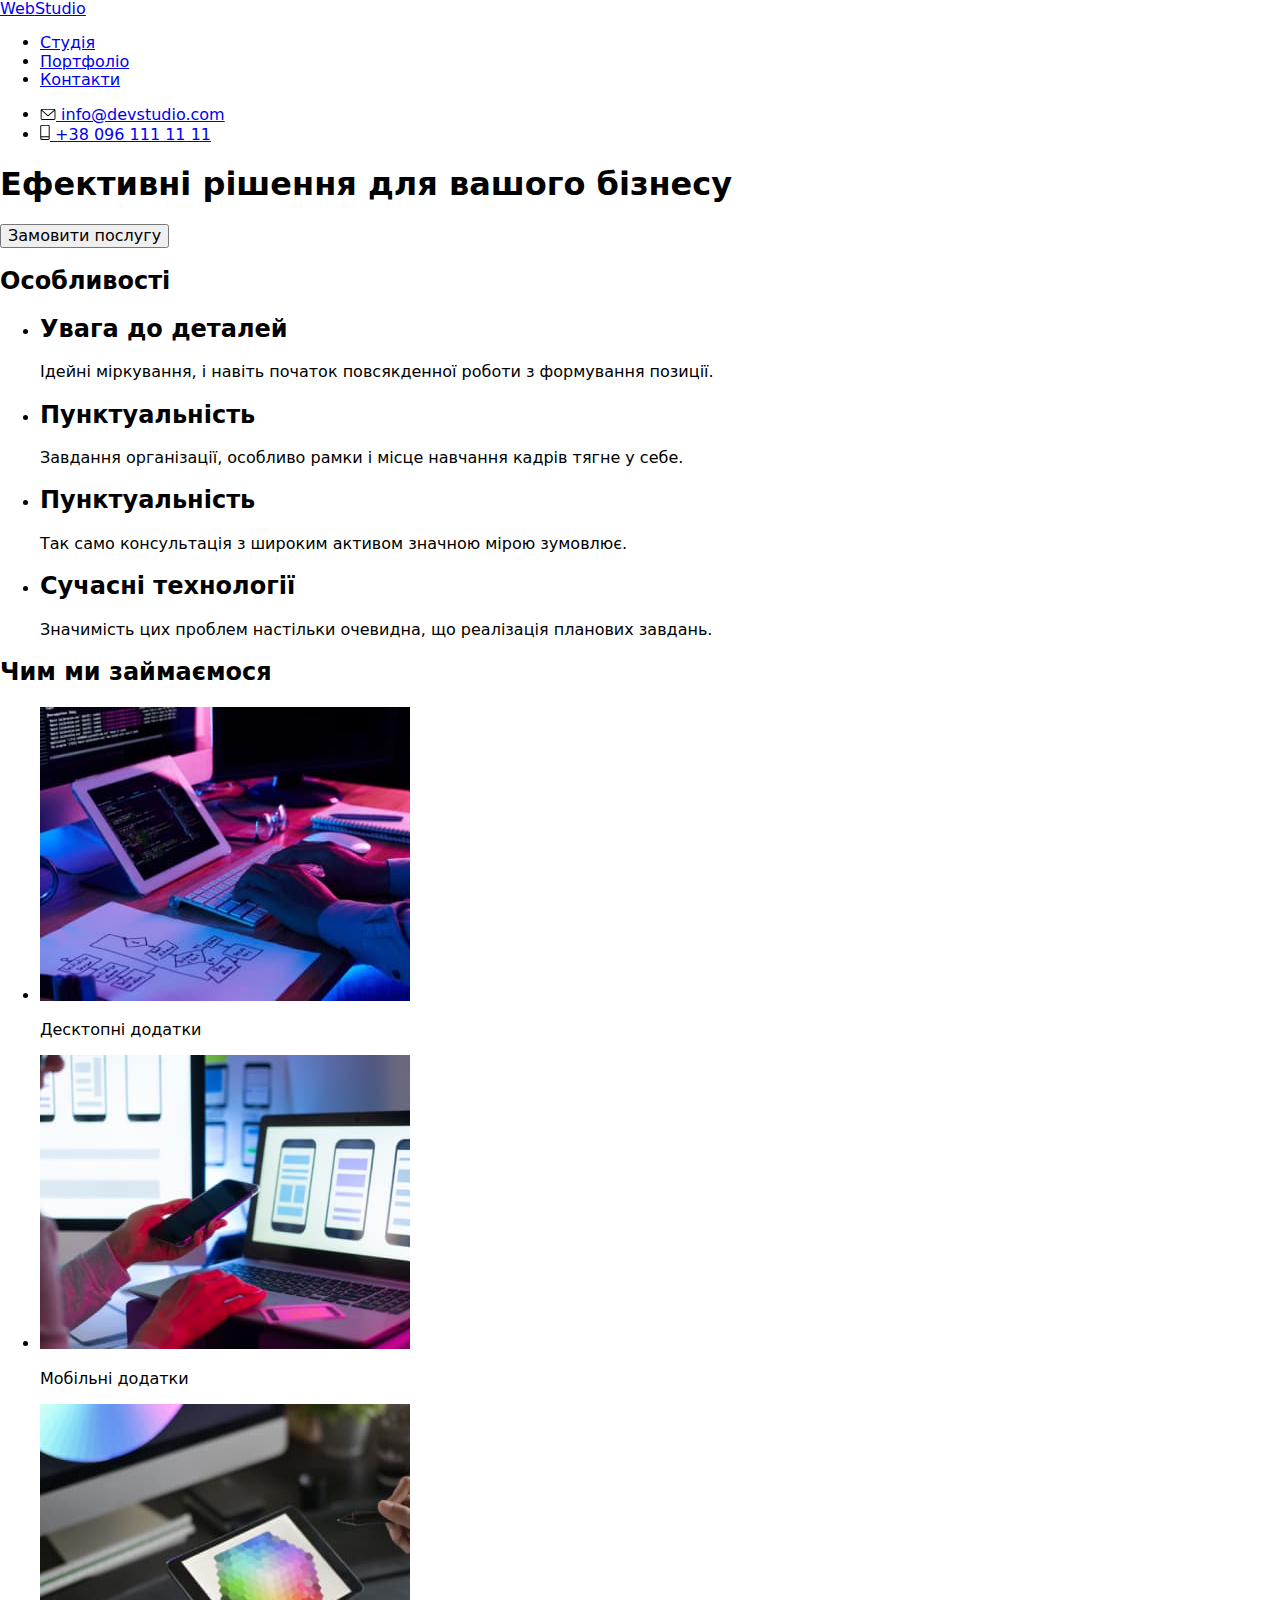
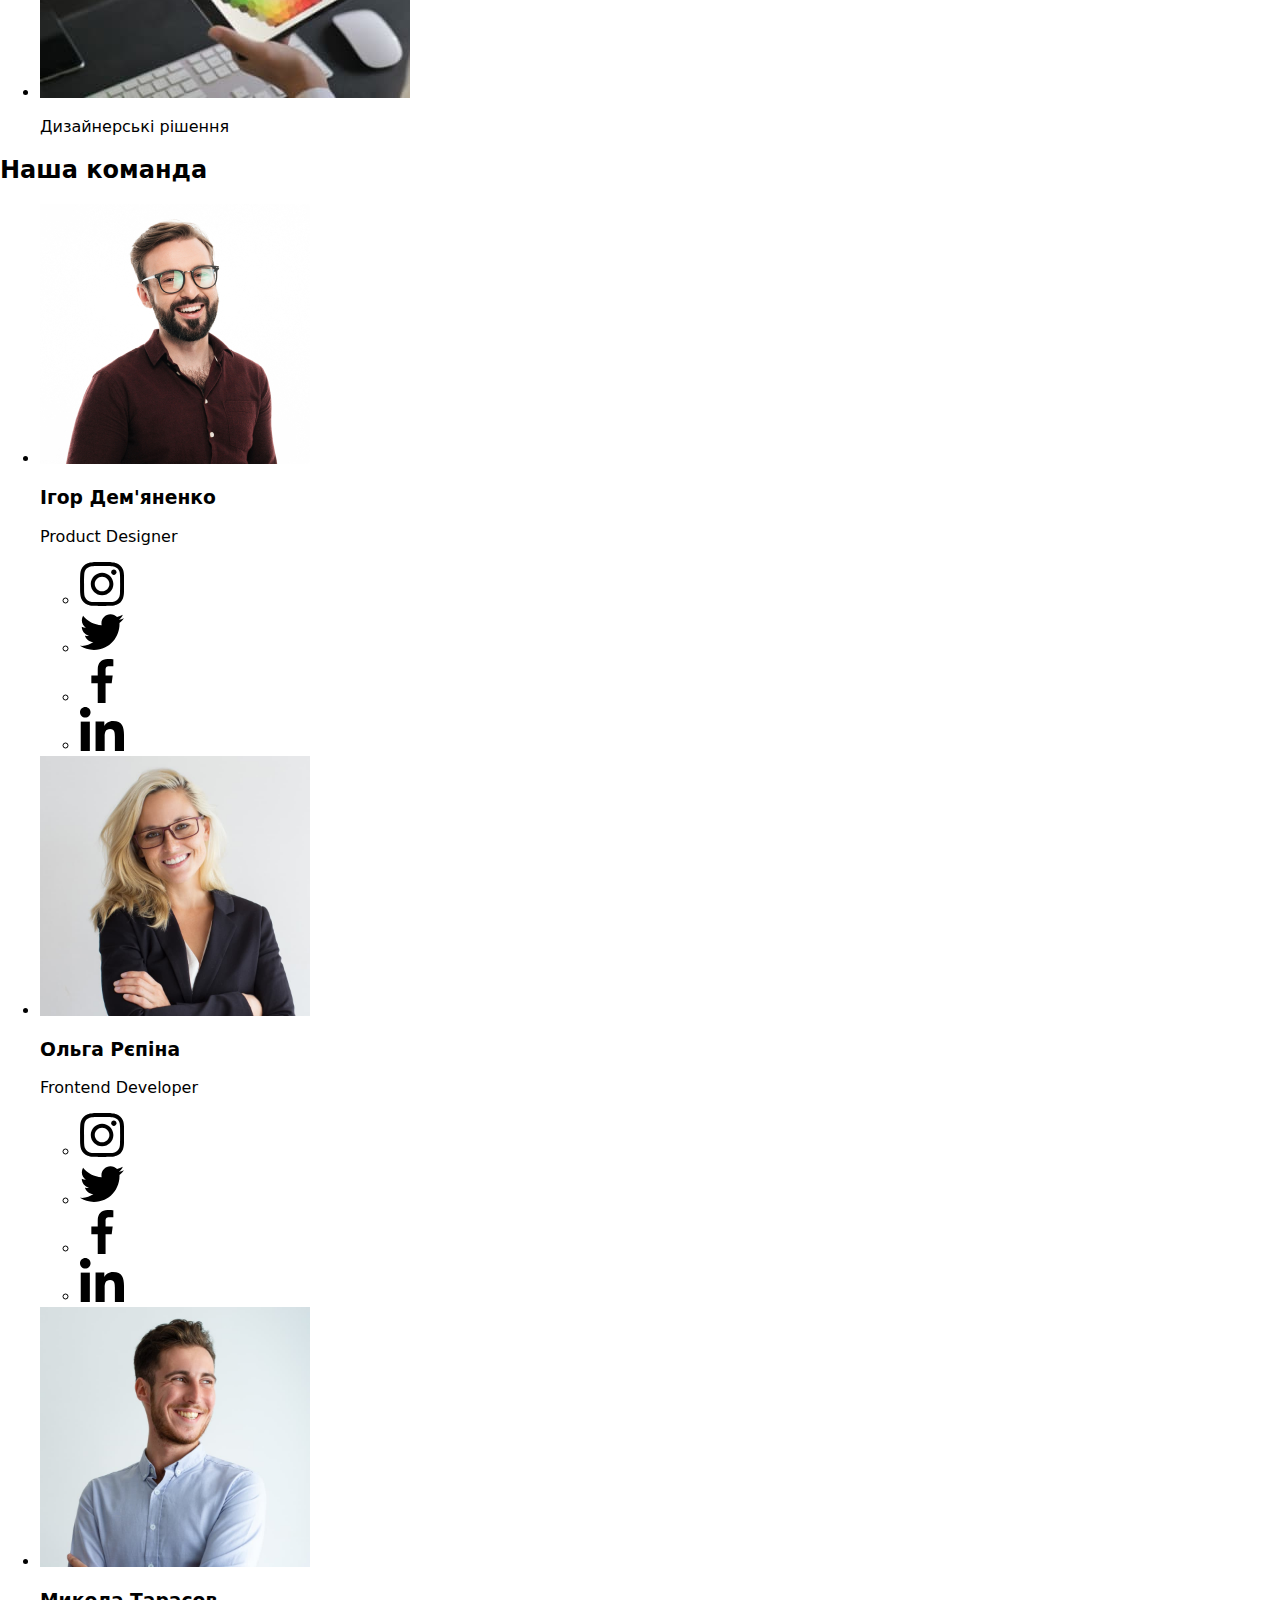
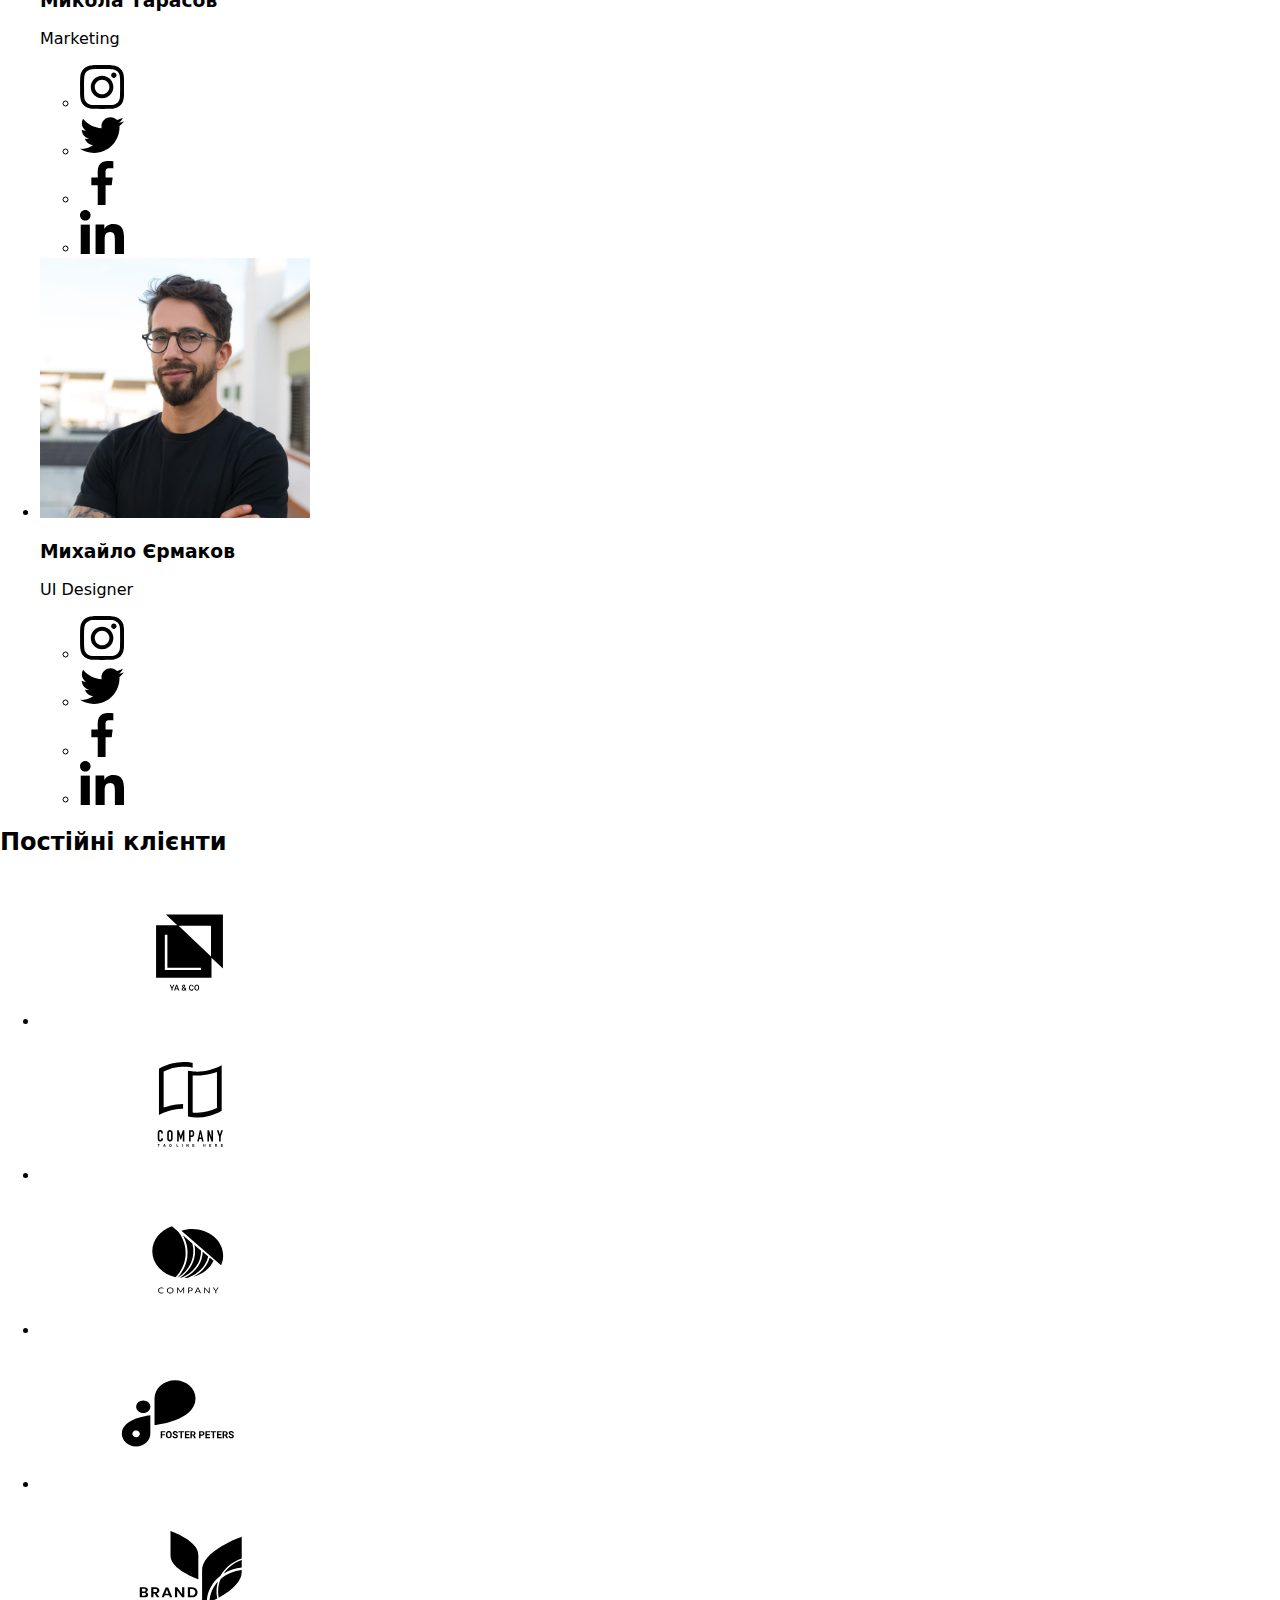
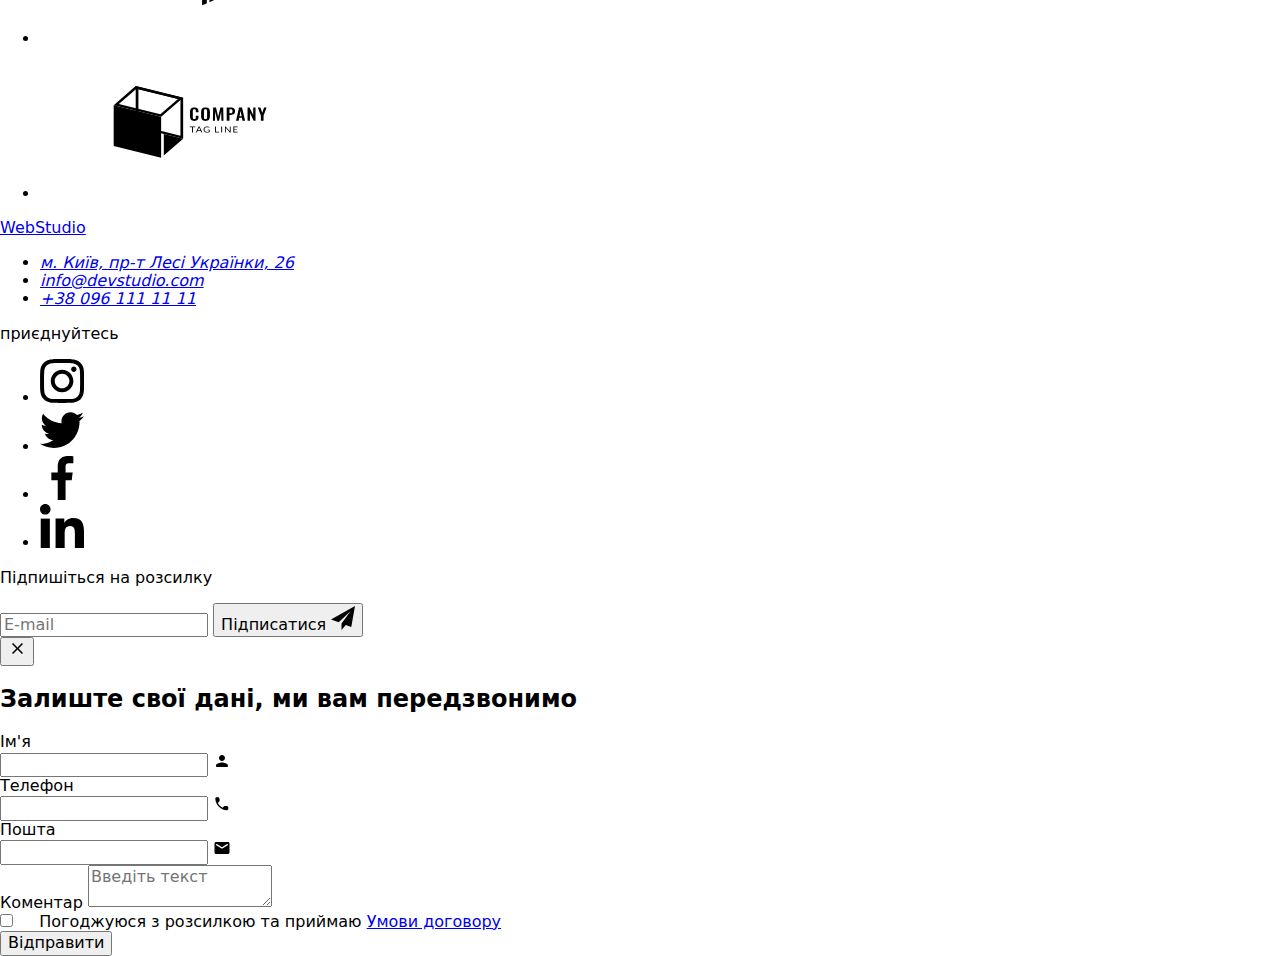
==== indexx.html @ c48b084e "add index bem" ====
<!DOCTYPE html>
<html lang="uk">
  <head>
    <meta charset="UTF-8" />
    <meta http-equiv="X-UA-Compatible" content="IE=edge" />
    <meta name="viewport" content="width=device-width, initial-scale=1.0" />
    <title>WebStudio</title>
    <link
      rel="stylesheet"
      href="https://cdnjs.cloudflare.com/ajax/libs/modern-normalize/1.1.0/modern-normalize.min.css"
    />
  </head>
  <body>
    <!-- Header -->
    <header class="page-header">
      <div class="containet">
        <nav class="header-nav">
          <a class="logo" href="/">
            Web<span class="logo logo--dark">Studio</span>
          </a>
          <ul class="header-nav__list list">
            <li class="header-nav__item item">
              <a href="#" class="nav__link">Студія</a>
            </li>
            <li class="header-nav__item item">
              <a href="#" class="nav__link">Портфоліо</a>
            </li>
            <li class="header-nav__item item">
              <a href="#" class="nav__link">Контакти</a>
            </li>
          </ul>
        </nav>
        <ul class="header-contact list">
          <li class="header-contact__item item">
            <a href="info@devstudio.com" class="header-contact__link"
              ><svg class="header-contact__icon" width="16" height="12">
                <use href="./images/icons/icons.svg#envelope"></use>
              </svg>
              info@devstudio.com</a
            >
          </li>
          <li class="header-contact__item item">
            <a href="+38 096 111 11 11" class="header-contact__link"
              ><svg class="header-contact__icon" width="10" height="16">
                <use href="./images/icons/icons.svg#smartphone"></use>
              </svg>
              +38 096 111 11 11</a
            >
          </li>
        </ul>
      </div>
    </header>
    <!-- Main -->
    <main class="page-main">
      <!-- Hero section -->
      <section class="hero-section">
        <div class="container">
          <h1 class="hero-section__title">
            Ефективні рішення для вашого бізнесу
          </h1>
          <button class="button" type="button">Замовити послугу</button>
        </div>
      </section>
      <!-- Features section -->
      <section class="features-section">
        <div class="container">
          <h2 class="features-section__title">Особливості</h2>
          <ul class="features-list">
            <li class="features-list__item">
              <h2 class="features-list__title">Увага до деталей</h2>
              <p class="features-list__text">
                Ідейні міркування, і навіть початок повсякденної роботи з
                формування позиції.
              </p>
            </li>
            <li class="features-list__item">
              <h2 class="features-list__title">Пунктуальність</h2>
              <p class="features-list__text">
                Завдання організації, особливо рамки і місце навчання кадрів
                тягне у себе.
              </p>
            </li>
            <li class="features-list__item">
              <h2 class="features-list__title">Пунктуальність</h2>
              <p class="features-list__text">
                Так само консультація з широким активом значною мірою зумовлює.
              </p>
            </li>
            <li class="features-list__item">
              <h2 class="features-list__title">Сучасні технології</h2>
              <p class="features-list__text">
                Значимість цих проблем настільки очевидна, що реалізація
                планових завдань.
              </p>
            </li>
          </ul>
        </div>
      </section>
      <!-- Examples section -->
      <section class="examples-section">
        <div class="container">
          <h2 class="examples-section__title">Чим ми займаємося</h2>
          <ul class="list examples-list">
            <li class="examples-list__item item">
              <img
                src="./images/work1.jpg"
                alt="Приклад робіт"
                width="370"
                height="294"
              />
              <div class="examples-list__desc">
                <p class="examples-list__text">Десктопні додатки</p>
              </div>
            </li>
            <li class="examples-list__item item">
              <img
                src="./images/work2.jpg"
                alt="Приклад робіт"
                width="370"
                height="294"
              />
              <div class="examples-list__desc">
                <p class="examples-list__text">Мобільні додатки</p>
              </div>
            </li>
            <li class="examples-list__item item">
              <img
                src="./images/work3.jpg"
                alt="Приклад робіт"
                width="370"
                height="294"
              />
              <div class="examples-list__desc">
                <p class="examples-list__text">Дизайнерські рішення</p>
              </div>
            </li>
          </ul>
        </div>
      </section>
      <!-- Team section -->
      <section class="team-section">
        <div class="conteiner">
          <h2 class="team-section__title">Наша команда</h2>
          <ul class="list team-list">
            <li class="team-list__item item">
              <img
                src="./images/team1.jpg"
                alt="Продакт дизайнер"
                width="270"
              />
              <div class="team-list__desc">
                <h3 class="team-list__subtitle">Ігор Дем'яненко</h3>
                <p class="team-list__text">Product Designer</p>
                <ul class="list social-list">
                  <li class="social-list__item">
                    <a href="#" class="social-list__link">
                      <svg
                        class="social-list__icon"
                        aria-label="instagram"
                        width="44"
                        height="44"
                      >
                        <use href="./images/icon/icons.svg#instagram"></use>
                      </svg>
                    </a>
                  </li>
                  <li class="social-list__item">
                    <a href="#" class="social-list__link">
                      <svg
                        class="social-list__icon"
                        aria-label="twitter"
                        width="44"
                        height="44"
                      >
                        <use href="./images/icon/icons.svg#twitter"></use>
                      </svg>
                    </a>
                  </li>
                  <li class="social-list__item">
                    <a href="#" class="social-list__link">
                      <svg
                        class="social-list__icon"
                        aria-label="facebook"
                        width="44"
                        height="44"
                      >
                        <use href="./images/icon/icons.svg#facebook"></use>
                      </svg>
                    </a>
                  </li>
                  <li class="social-list__item">
                    <a href="#" class="social-list__link">
                      <svg
                        class="social-list__icon"
                        aria-label="linkedin"
                        width="44"
                        height="44"
                      >
                        <use href="./images/icon/icons.svg#linkedin"></use>
                      </svg>
                    </a>
                  </li>
                </ul>
              </div>
            </li>
            <li class="team-list__item">
              <img
                src="./images/team2.jpg"
                alt="Фронтенд розробник"
                width="270"
              />
              <div class="team-list__desc">
                <h3 class="team-list__subtitle">Ольга Рєпіна</h3>
                <p class="team-list__text">Frontend Developer</p>
                <ul class="list social-list">
                  <li class="social-list__item">
                    <a href="#" class="social-list__link">
                      <svg
                        class="social-list__icon"
                        aria-label="instagram"
                        width="44"
                        height="44"
                      >
                        <use href="./images/icon/icons.svg#instagram"></use>
                      </svg>
                    </a>
                  </li>
                  <li class="social-list__item">
                    <a href="#" class="social-list__link">
                      <svg
                        class="social-list__icon"
                        aria-label="twitter"
                        width="44"
                        height="44"
                      >
                        <use href="./images/icon/icons.svg#twitter"></use>
                      </svg>
                    </a>
                  </li>
                  <li class="social-list__item">
                    <a href="#" class="social-list__link">
                      <svg
                        class="social-list__icon"
                        aria-label="facebook"
                        width="44"
                        height="44"
                      >
                        <use href="./images/icon/icons.svg#facebook"></use>
                      </svg>
                    </a>
                  </li>
                  <li class="social-list__item">
                    <a href="#" class="social-list__link">
                      <svg
                        class="social-list__icon"
                        aria-label="linkedin"
                        width="44"
                        height="44"
                      >
                        <use href="./images/icon/icons.svg#linkedin"></use>
                      </svg>
                    </a>
                  </li>
                </ul>
              </div>
            </li>
            <li class="team-list__item">
              <img src="./images/team3.jpg" alt="Маркетинг" width="270" />
              <div class="team-list__desc">
                <h3 class="team-list__subtitle">Микола Тарасов</h3>
                <p class="team-list__text">Marketing</p>
                <ul class="list social-list">
                  <li class="social-list__item">
                    <a href="#" class="social-list__link">
                      <svg
                        class="social-list__icon"
                        aria-label="instagram"
                        width="44"
                        height="44"
                      >
                        <use href="./images/icon/icons.svg#instagram"></use>
                      </svg>
                    </a>
                  </li>
                  <li class="social-list__item">
                    <a href="#" class="social-list__link">
                      <svg
                        class="social-list__icon"
                        aria-label="twitter"
                        width="44"
                        height="44"
                      >
                        <use href="./images/icon/icons.svg#twitter"></use>
                      </svg>
                    </a>
                  </li>
                  <li class="social-list__item">
                    <a href="#" class="social-list__link">
                      <svg
                        class="social-list__icon"
                        aria-label="facebook"
                        width="44"
                        height="44"
                      >
                        <use href="./images/icon/icons.svg#facebook"></use>
                      </svg>
                    </a>
                  </li>
                  <li class="social-list__item">
                    <a href="#" class="social-list__link">
                      <svg
                        class="social-list__icon"
                        aria-label="linkedin"
                        width="44"
                        height="44"
                      >
                        <use href="./images/icon/icons.svg#linkedin"></use>
                      </svg>
                    </a>
                  </li>
                </ul>
              </div>
            </li>
            <li class="team-list__item item">
              <img src="./images/team4.jpg" alt="Дизайнер" width="270" />
              <div class="team-list__desc">
                <h3 class="team-list__subtitle">Михайло Єрмаков</h3>
                <p class="team-list__text">UI Designer</p>
                <ul class="list social-list">
                  <li class="social-list__item">
                    <a href="#" class="social-list__link">
                      <svg
                        class="social-list__icon"
                        aria-label="instagram"
                        width="44"
                        height="44"
                      >
                        <use href="./images/icon/icons.svg#instagram"></use>
                      </svg>
                    </a>
                  </li>
                  <li class="social-list__item">
                    <a href="#" class="social-list__link">
                      <svg
                        class="social-list__icon"
                        aria-label="twitter"
                        width="44"
                        height="44"
                      >
                        <use href="./images/icon/icons.svg#twitter"></use>
                      </svg>
                    </a>
                  </li>
                  <li class="social-list__item">
                    <a href="#" class="social-list__link">
                      <svg
                        class="social-list__icon"
                        aria-label="facebook"
                        width="44"
                        height="44"
                      >
                        <use href="./images/icon/icons.svg#facebook"></use>
                      </svg>
                    </a>
                  </li>
                  <li class="social-list__item">
                    <a href="#" class="social-list__link">
                      <svg
                        class="social-list__icon"
                        aria-label="linkedin"
                        width="44"
                        height="44"
                      >
                        <use href="./images/icon/icons.svg#linkedin"></use>
                      </svg>
                    </a>
                  </li>
                </ul>
              </div>
            </li>
          </ul>
        </div>
      </section>
      <!-- Clients section -->
      <section class="clients-section">
        <div class="conteiner">
          <h2 class="clients-section__title">Постійні клієнти</h2>
          <ul class="list clients-list">
            <li class="clients-list__item">
              <a href="#" class="clients-list__link">
                <svg class="clients-list__icon">
                  <use href="./images/icon/icons.svg#client1"></use>
                </svg>
              </a>
            </li>
            <li class="clients-list__item">
              <a href="#" class="clients-list__link">
                <svg class="clients-list__icon">
                  <use href="./images/icon/icons.svg#client2"></use>
                </svg>
              </a>
            </li>
            <li class="clients-list__item">
              <a href="#" class="clients-list__link">
                <svg class="clients-list__icon">
                  <use href="./images/icon/icons.svg#client3"></use>
                </svg>
              </a>
            </li>
            <li class="clients-list__item">
              <a href="#" class="clients-list__link">
                <svg class="clients-list__icon">
                  <use href="./images/icon/icons.svg#client4"></use>
                </svg>
              </a>
            </li>
            <li class="clients-list__item">
              <a href="#" class="clients-list__link">
                <svg class="clients-list__icon">
                  <use href="./images/icon/icons.svg#client5"></use>
                </svg>
              </a>
            </li>
            <li class="clients-list__item">
              <a href="#" class="clients-list__link">
                <svg class="clients-list__icon">
                  <use href="./images/icon/icons.svg#client6"></use>
                </svg>
              </a>
            </li>
          </ul>
        </div>
      </section>
    </main>
    <!-- Footer -->
    <footer class="page-footer">
      <div class="conteiner">
        <div class="address">
          <a class="logo" href="/"
            >Web<span class="logo logo--light">Studio</span></a
          >
          <address>
            <ul class="list address-list">
              <li class="address-list__item">
                <a
                  class="address-list__link"
                  href="https://goo.gl/maps/CPtrU1FHBa2aNyZL9"
                  target="_blank"
                  rel="noopener noreferrer nofollow"
                  >м. Київ, пр-т Лесі Українки, 26</a
                >
              </li>
              <li class="address-list__item item">
                <a
                  class="link address-list__link"
                  href="mailto:info@devstudio.com"
                  >info@devstudio.com</a
                >
              </li>
              <li class="address-list__item item">
                <a class="link address-link" href="tel:+380961111111"
                  >+38 096 111 11 11</a
                >
              </li>
            </ul>
          </address>
        </div>
        <div class="social-contact">
          <p class="social-contact__title">приєднуйтесь</p>
          <ul class="list social-list">
            <li class="social-list__item">
              <a class="social-list__link" href="#">
                <svg class="social-list__icon" width="44" height="44">
                  <use href="./images/icon/icons.svg#instagram"></use>
                </svg>
              </a>
            </li>
            <li class="social-list__item">
              <a class="social-list__link" href="#">
                <svg class="social-list__icon" width="44" height="44">
                  <use href="./images/icon/icons.svg#twitter"></use>
                </svg>
              </a>
            </li>
            <li class="social-list__item">
              <a class="social-list__link" href="#">
                <svg class="social-list__icon" width="44" height="44">
                  <use href="./images/icon/icons.svg#facebook"></use>
                </svg>
              </a>
            </li>
            <li class="social-list__item">
              <a class="social-list__link" href="#">
                <svg class="social-list__icon" width="44" height="44">
                  <use href="./images/icon/icons.svg#linkedin"></use>
                </svg>
              </a>
            </li>
          </ul>
        </div>
        <div class="subscribe">
          <p class="subscribe__text">Підпишіться на розсилку</p>
          <form
            class="subscribe-form"
            name="subscribe"
            autocomplete="off"
            novalidate
          >
            <label>
              <input
                class="subscribe-form__input"
                type="email"
                name="email"
                placeholder="E-mail"
              />
            </label>
            <button class="button subscribe-form__button" type="submit">
              Підписатися
              <svg class="subscribe-form__icon" width="24" height="24">
                <use href="./images/icon/icons.svg#icon-send"></use>
              </svg>
            </button>
          </form>
        </div>
      </div>
    </footer>
    <!-- Modal section -->
    <div class="backdrop is-hidden" data-modal>
      <div class="modal">
        <button class="modal-button-close" data-modal-close type="button">
          <svg width="18px" height="18px">
            <use href="./images/icon/icons.svg#close"></use>
          </svg>
        </button>
        <h2 class="modal__title">Залиште свої дані, ми вам передзвонимо</h2>
        <form name="contact-form" autocomplete="off" novalidate>
          <label class="form-label" for="user-name">Ім'я</label>
          <div class="contact-form-input">
            <input class="form-input" id="user-name" type="text" name="name" />
            <svg class="contact-form-icon" width="18" height="18">
              <use href="./images/icon/icons.svg#person"></use>
            </svg>
          </div>

          <label class="form-label" for="user-phone">Телефон</label>
          <div class="contact-form-input">
            <input class="form-input" id="user-phone" type="tel" name="phone" />
            <svg class="contact-form-icon" width="18" height="18">
              <use href="./images/icon/icons.svg#phone"></use>
            </svg>
          </div>

          <label class="form-label" for="user-email">Пошта</label>
          <div class="contact-form-input">
            <input
              class="form-input"
              id="user-email"
              type="email"
              name="mail"
            />
            <svg class="contact-form-icon" width="18" height="18">
              <use href="./images/icon/icons.svg#email"></use>
            </svg>
          </div>

          <div class="contact-form-textarea">
            <label class="form-label" for="user-comments">Коментар</label>
            <textarea
              class="form-textarea"
              id="user-comments"
              name="user-comments"
              placeholder="Введіть текст"
            ></textarea>
          </div>

          <div class="contact-form-checkbox">
            <label for="terms-checkbox">
              <input
                class="form-checkbox"
                id="terms-checkbox"
                type="checkbox"
                name="terms-checkbox"
              />
              <svg class="checkbox-icon" width="16" height="15">
                <use href="./images/icon/icons.svg#icon-check"></use>
              </svg>
              Погоджуюся з розсилкою та приймаю
              <a class="terms-link" href="#">Умови договору</a>
            </label>
          </div>
          <button class="form-button" type="submit">Відправити</button>
        </form>
      </div>
    </div>
    <script src="./js/modal.js"></script>
  </body>
</html>
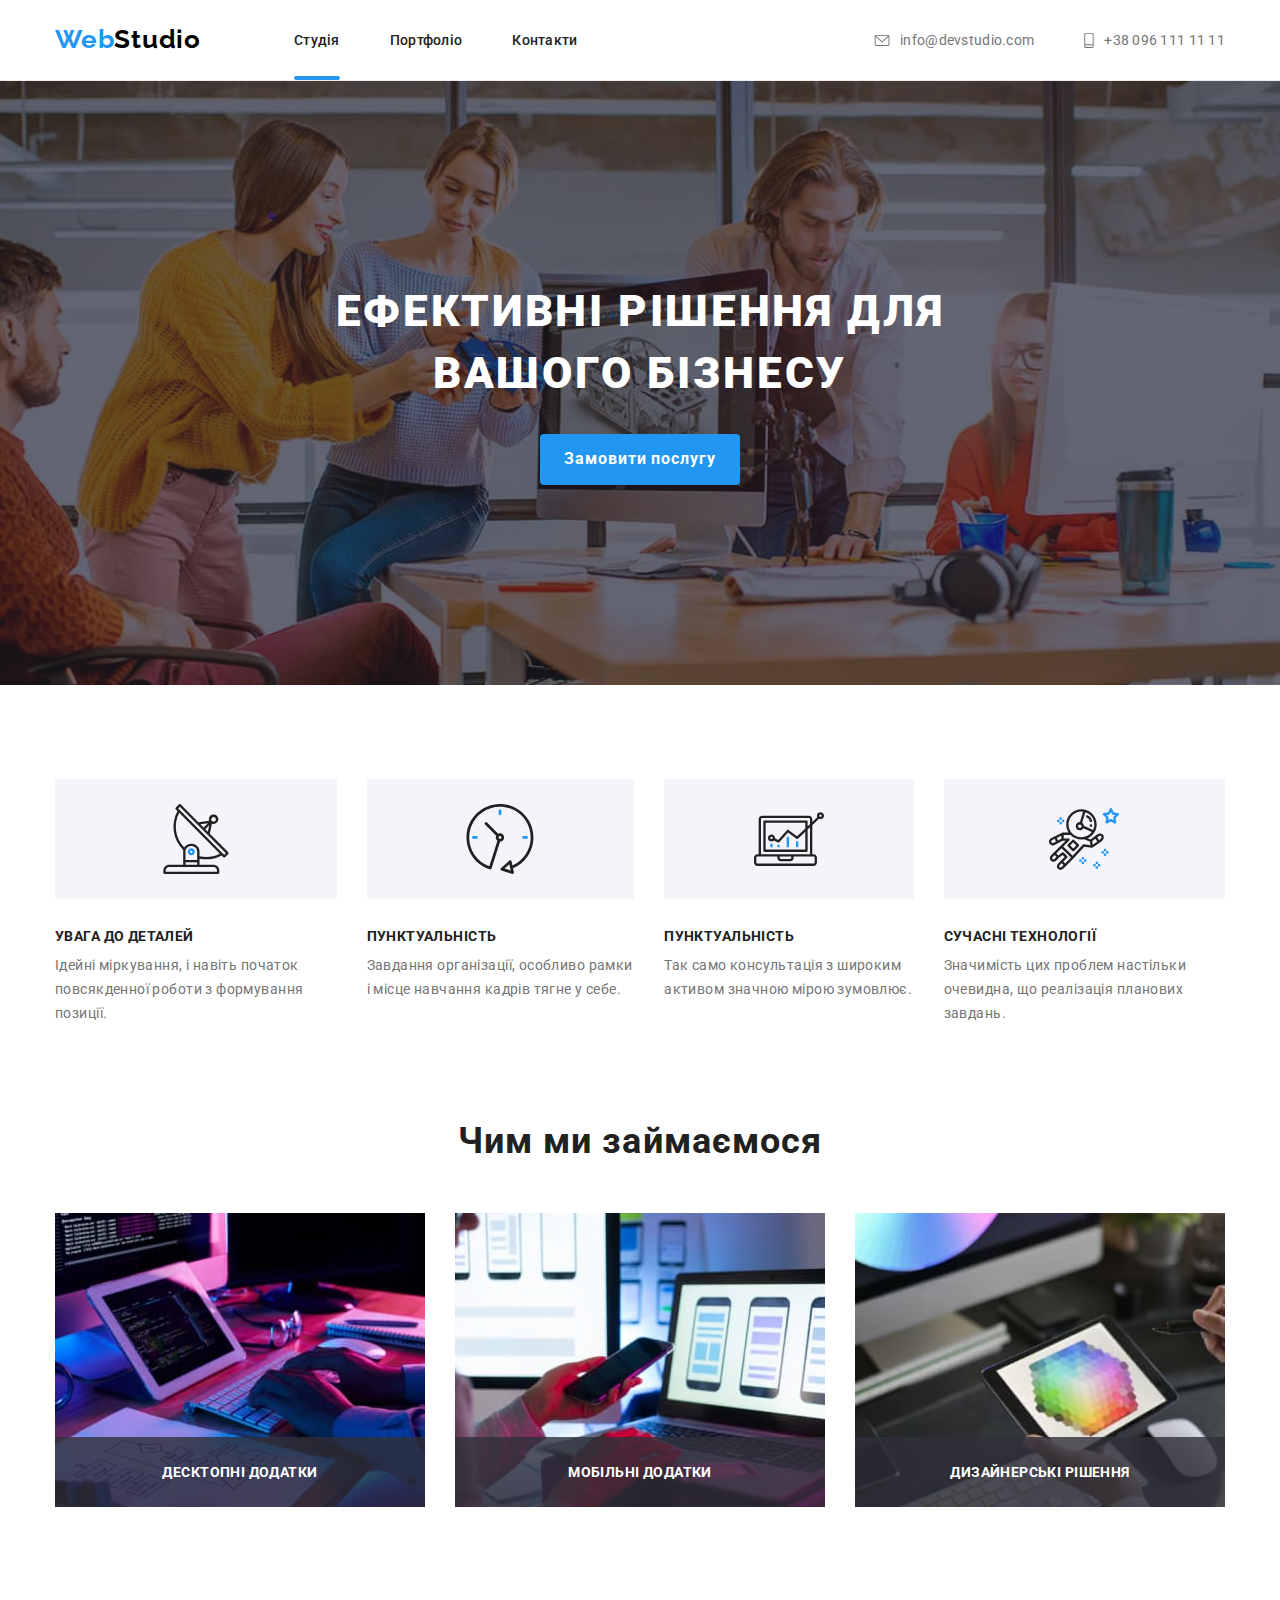
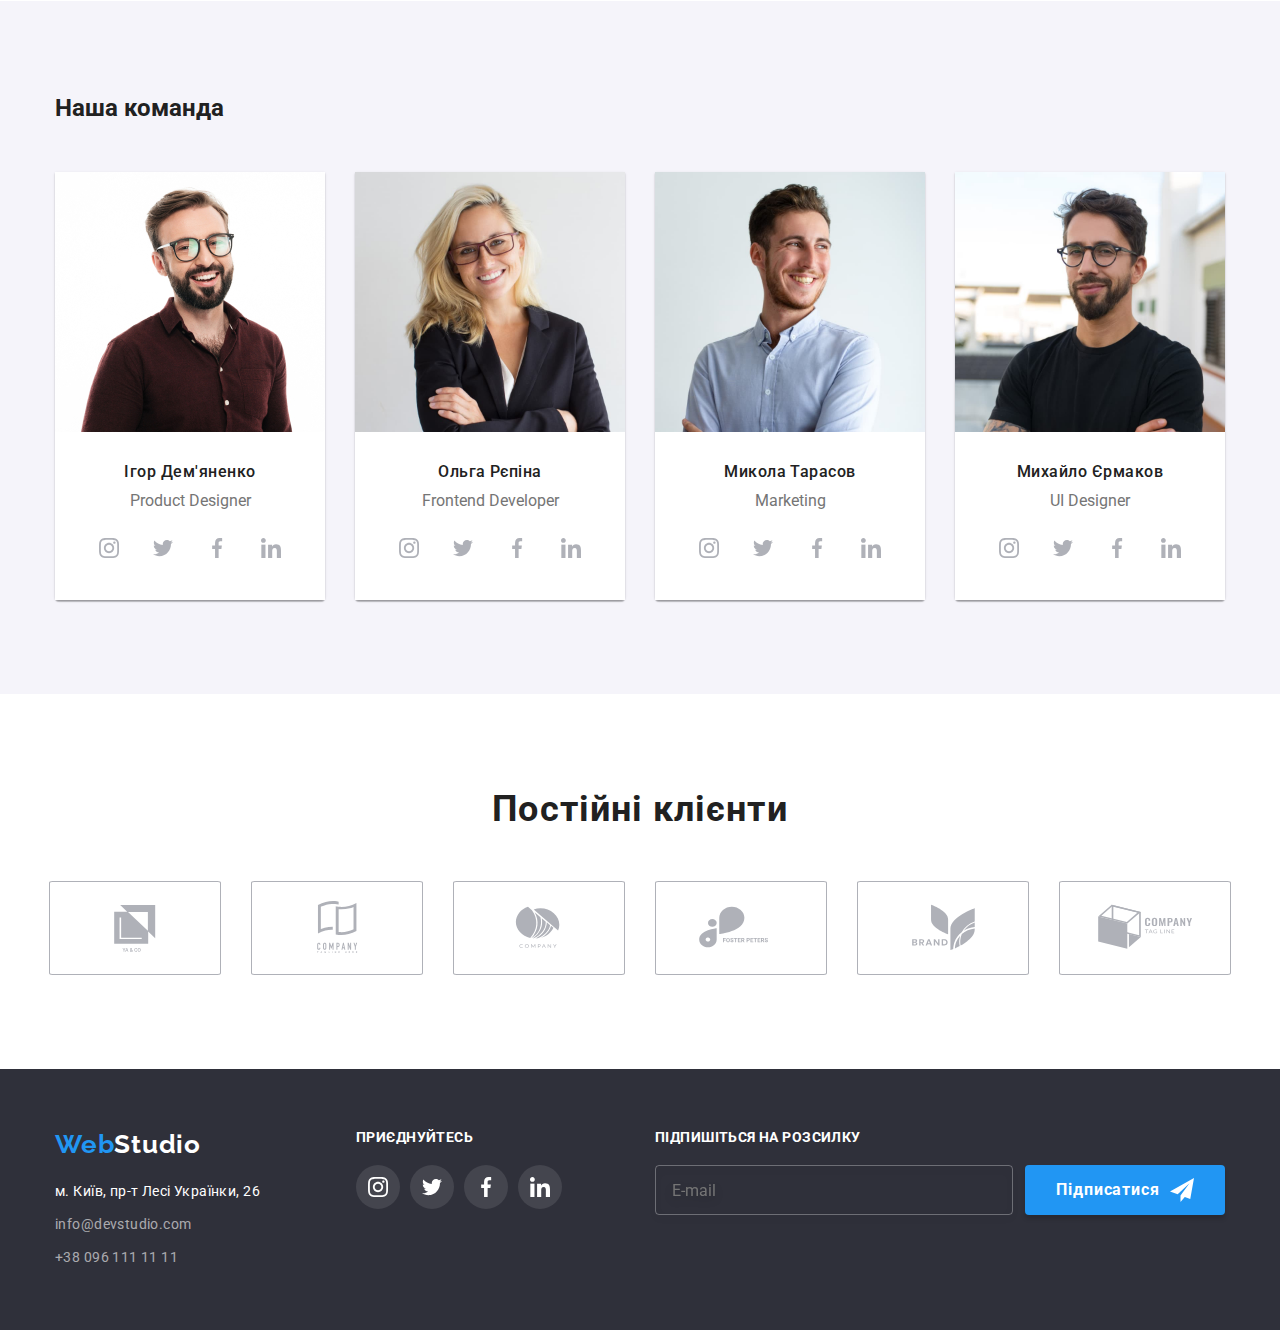
==== commit bb348e9c: "add BEM SCSS" ====
--- a/indexx.html
+++ b/indexx.html
@@ -5,43 +5,56 @@
     <meta http-equiv="X-UA-Compatible" content="IE=edge" />
     <meta name="viewport" content="width=device-width, initial-scale=1.0" />
     <title>WebStudio</title>
+    <link rel="preconnect" href="https://fonts.googleapis.com" />
+    <link rel="preconnect" href="https://fonts.gstatic.com" crossorigin />
+    <link
+      href="https://fonts.googleapis.com/css2?family=Raleway:wght@700&family=Roboto:wght@400;500;700;900&display=swap"
+      rel="stylesheet"
+    />
     <link
       rel="stylesheet"
       href="https://cdnjs.cloudflare.com/ajax/libs/modern-normalize/1.1.0/modern-normalize.min.css"
     />
+    <link rel="stylesheet" href="./css/main.min.css" />
   </head>
   <body>
     <!-- Header -->
     <header class="page-header">
-      <div class="containet">
+      <div class="container page-header__container">
         <nav class="header-nav">
-          <a class="logo" href="/">
+          <a class="logo header-nav__logo" href="/">
             Web<span class="logo logo--dark">Studio</span>
           </a>
           <ul class="header-nav__list list">
             <li class="header-nav__item item">
-              <a href="#" class="nav__link">Студія</a>
+              <a
+                href="./indexx.html"
+                class="header-nav__link header-nav__link--current link"
+                >Студія</a
+              >
             </li>
             <li class="header-nav__item item">
-              <a href="#" class="nav__link">Портфоліо</a>
+              <a href="./portfolioo.html" class="header-nav__link link"
+                >Портфоліо</a
+              >
             </li>
             <li class="header-nav__item item">
-              <a href="#" class="nav__link">Контакти</a>
+              <a href="#" class="header-nav__link link">Контакти</a>
             </li>
           </ul>
         </nav>
-        <ul class="header-contact list">
-          <li class="header-contact__item item">
-            <a href="info@devstudio.com" class="header-contact__link"
-              ><svg class="header-contact__icon" width="16" height="12">
+        <ul class="contact page-header__contact list">
+          <li class="contact__item item">
+            <a href="info@devstudio.com" class="contact__link link"
+              ><svg class="contact__icon" width="16" height="12">
                 <use href="./images/icons/icons.svg#envelope"></use>
               </svg>
               info@devstudio.com</a
             >
           </li>
-          <li class="header-contact__item item">
-            <a href="+38 096 111 11 11" class="header-contact__link"
-              ><svg class="header-contact__icon" width="10" height="16">
+          <li class="contact__item item">
+            <a href="+38 096 111 11 11" class="contact__link link"
+              ><svg class="contact__icon" width="10" height="16">
                 <use href="./images/icons/icons.svg#smartphone"></use>
               </svg>
               +38 096 111 11 11</a
@@ -58,35 +71,41 @@
           <h1 class="hero-section__title">
             Ефективні рішення для вашого бізнесу
           </h1>
-          <button class="button" type="button">Замовити послугу</button>
+          <button
+            class="button hero-section__button"
+            data-modal-open
+            type="button"
+          >
+            Замовити послугу
+          </button>
         </div>
       </section>
       <!-- Features section -->
-      <section class="features-section">
+      <section class="section">
         <div class="container">
-          <h2 class="features-section__title">Особливості</h2>
-          <ul class="features-list">
-            <li class="features-list__item">
+          <h2 class="title visually-hidden">Особливості</h2>
+          <ul class="features-list list">
+            <li class="features-list__item icon-antenna item">
               <h2 class="features-list__title">Увага до деталей</h2>
               <p class="features-list__text">
                 Ідейні міркування, і навіть початок повсякденної роботи з
                 формування позиції.
               </p>
             </li>
-            <li class="features-list__item">
+            <li class="features-list__item icon-clock item">
               <h2 class="features-list__title">Пунктуальність</h2>
               <p class="features-list__text">
                 Завдання організації, особливо рамки і місце навчання кадрів
                 тягне у себе.
               </p>
             </li>
-            <li class="features-list__item">
+            <li class="features-list__item icon-diagram item">
               <h2 class="features-list__title">Пунктуальність</h2>
               <p class="features-list__text">
                 Так само консультація з широким активом значною мірою зумовлює.
               </p>
             </li>
-            <li class="features-list__item">
+            <li class="features-list__item icon-astronaut item">
               <h2 class="features-list__title">Сучасні технології</h2>
               <p class="features-list__text">
                 Значимість цих проблем настільки очевидна, що реалізація
@@ -97,9 +116,9 @@
         </div>
       </section>
       <!-- Examples section -->
-      <section class="examples-section">
+      <section class="section examples-section">
         <div class="container">
-          <h2 class="examples-section__title">Чим ми займаємося</h2>
+          <h2 class="title examples-section__title">Чим ми займаємося</h2>
           <ul class="list examples-list">
             <li class="examples-list__item item">
               <img
@@ -108,7 +127,7 @@
                 width="370"
                 height="294"
               />
-              <div class="examples-list__desc">
+              <div class="examples-list__overlay">
                 <p class="examples-list__text">Десктопні додатки</p>
               </div>
             </li>
@@ -119,7 +138,7 @@
                 width="370"
                 height="294"
               />
-              <div class="examples-list__desc">
+              <div class="examples-list__overlay">
                 <p class="examples-list__text">Мобільні додатки</p>
               </div>
             </li>
@@ -130,7 +149,7 @@
                 width="370"
                 height="294"
               />
-              <div class="examples-list__desc">
+              <div class="examples-list__overlay">
                 <p class="examples-list__text">Дизайнерські рішення</p>
               </div>
             </li>
@@ -138,8 +157,8 @@
         </div>
       </section>
       <!-- Team section -->
-      <section class="team-section">
-        <div class="conteiner">
+      <section class="section team-section">
+        <div class="container">
           <h2 class="team-section__title">Наша команда</h2>
           <ul class="list team-list">
             <li class="team-list__item item">
@@ -382,9 +401,9 @@
         </div>
       </section>
       <!-- Clients section -->
-      <section class="clients-section">
-        <div class="conteiner">
-          <h2 class="clients-section__title">Постійні клієнти</h2>
+      <section class="section">
+        <div class="container">
+          <h2 class="title clients-title">Постійні клієнти</h2>
           <ul class="list clients-list">
             <li class="clients-list__item">
               <a href="#" class="clients-list__link">
@@ -434,16 +453,16 @@
     </main>
     <!-- Footer -->
     <footer class="page-footer">
-      <div class="conteiner">
+      <div class="container page-footer__container">
         <div class="address">
-          <a class="logo" href="/"
+          <a class="logo address__logo" href="/"
             >Web<span class="logo logo--light">Studio</span></a
           >
           <address>
             <ul class="list address-list">
-              <li class="address-list__item">
+              <li class="address-list__item item">
                 <a
-                  class="address-list__link"
+                  class="address-list__link link"
                   href="https://goo.gl/maps/CPtrU1FHBa2aNyZL9"
                   target="_blank"
                   rel="noopener noreferrer nofollow"
@@ -452,13 +471,15 @@
               </li>
               <li class="address-list__item item">
                 <a
-                  class="link address-list__link"
+                  class="link address-list__link address-list__link--translucent"
                   href="mailto:info@devstudio.com"
                   >info@devstudio.com</a
                 >
               </li>
               <li class="address-list__item item">
-                <a class="link address-link" href="tel:+380961111111"
+                <a
+                  class="link address-list__link address-list__link--translucent"
+                  href="tel:+380961111111"
                   >+38 096 111 11 11</a
                 >
               </li>
@@ -469,28 +490,28 @@
           <p class="social-contact__title">приєднуйтесь</p>
           <ul class="list social-list">
             <li class="social-list__item">
-              <a class="social-list__link" href="#">
+              <a class="social-list__link social-list__link--dark" href="#">
                 <svg class="social-list__icon" width="44" height="44">
                   <use href="./images/icon/icons.svg#instagram"></use>
                 </svg>
               </a>
             </li>
             <li class="social-list__item">
-              <a class="social-list__link" href="#">
+              <a class="social-list__link social-list__link--dark" href="#">
                 <svg class="social-list__icon" width="44" height="44">
                   <use href="./images/icon/icons.svg#twitter"></use>
                 </svg>
               </a>
             </li>
             <li class="social-list__item">
-              <a class="social-list__link" href="#">
+              <a class="social-list__link social-list__link--dark" href="#">
                 <svg class="social-list__icon" width="44" height="44">
                   <use href="./images/icon/icons.svg#facebook"></use>
                 </svg>
               </a>
             </li>
             <li class="social-list__item">
-              <a class="social-list__link" href="#">
+              <a class="social-list__link social-list__link--dark" href="#">
                 <svg class="social-list__icon" width="44" height="44">
                   <use href="./images/icon/icons.svg#linkedin"></use>
                 </svg>
@@ -527,7 +548,7 @@
     <!-- Modal section -->
     <div class="backdrop is-hidden" data-modal>
       <div class="modal">
-        <button class="modal-button-close" data-modal-close type="button">
+        <button class="button-close" data-modal-close type="button">
           <svg width="18px" height="18px">
             <use href="./images/icon/icons.svg#close"></use>
           </svg>
@@ -535,60 +556,69 @@
         <h2 class="modal__title">Залиште свої дані, ми вам передзвонимо</h2>
         <form name="contact-form" autocomplete="off" novalidate>
           <label class="form-label" for="user-name">Ім'я</label>
-          <div class="contact-form-input">
-            <input class="form-input" id="user-name" type="text" name="name" />
-            <svg class="contact-form-icon" width="18" height="18">
+          <div class="input-wrap">
+            <input
+              class="form-label__input"
+              id="user-name"
+              type="text"
+              name="name"
+            />
+            <svg class="form-label__icon" width="18" height="18">
               <use href="./images/icon/icons.svg#person"></use>
             </svg>
           </div>
 
           <label class="form-label" for="user-phone">Телефон</label>
-          <div class="contact-form-input">
-            <input class="form-input" id="user-phone" type="tel" name="phone" />
-            <svg class="contact-form-icon" width="18" height="18">
+          <div class="input-wrap">
+            <input
+              class="form-label__input"
+              id="user-phone"
+              type="tel"
+              name="phone"
+            />
+            <svg class="form-label__icon" width="18" height="18">
               <use href="./images/icon/icons.svg#phone"></use>
             </svg>
           </div>
 
           <label class="form-label" for="user-email">Пошта</label>
-          <div class="contact-form-input">
+          <div class="input-wrap">
             <input
-              class="form-input"
+              class="form-label__input"
               id="user-email"
               type="email"
               name="mail"
             />
-            <svg class="contact-form-icon" width="18" height="18">
+            <svg class="form-label__icon" width="18" height="18">
               <use href="./images/icon/icons.svg#email"></use>
             </svg>
           </div>
 
-          <div class="contact-form-textarea">
-            <label class="form-label" for="user-comments">Коментар</label>
-            <textarea
-              class="form-textarea"
-              id="user-comments"
-              name="user-comments"
-              placeholder="Введіть текст"
-            ></textarea>
-          </div>
+          <label class="form-label" for="user-comments">Коментар</label>
+          <textarea
+            class="form-label__textarea"
+            id="user-comments"
+            name="user-comments"
+            placeholder="Введіть текст"
+          ></textarea>
 
-          <div class="contact-form-checkbox">
-            <label for="terms-checkbox">
+          <div class="checkbox-wrap">
+            <label class="checkbox" for="terms-checkbox">
               <input
-                class="form-checkbox"
+                class="checkbox__input"
                 id="terms-checkbox"
                 type="checkbox"
                 name="terms-checkbox"
               />
-              <svg class="checkbox-icon" width="16" height="15">
+              <svg class="checkbox__icon" width="16" height="15">
                 <use href="./images/icon/icons.svg#icon-check"></use>
               </svg>
               Погоджуюся з розсилкою та приймаю
-              <a class="terms-link" href="#">Умови договору</a>
+              <a class="checkbox__link" href="#">Умови договору</a>
             </label>
           </div>
-          <button class="form-button" type="submit">Відправити</button>
+
+          <button class="button modal-button" type="submit">Відправити</button>
         </form>
       </div>
     </div>
--- a/css/main.min.css
+++ b/css/main.min.css
@@ -0,0 +1 @@
+:root{--color-primery: #212121;--color-secondary: #757575;--color-action-primery: #2196f3;--color-light-primery: #fff;--color-light-secondary: #f5f4fa;--color-dark-secondary: #000000;--color-dark-primery: #2f303a;--color-action-secondary: #188ce8;--color-line: #ececec;--color-border: #eee;--color-icon: #afb1b8;--color-footer-icon: #ffffff1a;--color-overlay: rgba(47, 48, 58, 0.8);--color-backdrop: rgba(0, 0, 0, 0.2);--timing: cubic-bezier(0.4, 0, 0.2, 1)}h1,h2,h3,h4,p{margin:0;padding:0}.list{list-style:none;margin:0;padding:0}body{background-color:var(--color-light-primery);color:var(--color-primery);font-family:"Roboto",sans-serif}.section{padding:94px 0}.visually-hidden{position:absolute;white-space:nowrap;width:1px;height:1px;overflow:hidden;border:0;padding:0;clip:rect(0 0 0 0);-webkit-clip-path:inset(50%);clip-path:inset(50%);margin:-1px}.link{text-decoration:none}img{display:block}.title{font-size:36px;line-height:1.2;text-align:center;letter-spacing:.03em}.container{width:1200px;padding:0 15px;margin-right:auto;margin-left:auto}.button{display:block;border:none;border-radius:4px;font-family:inherit;font-weight:700;font-size:16px;line-height:1.9;letter-spacing:.06em;background-color:var(--color-action-primery);color:var(--color-light-primery);cursor:pointer}.button-close{position:absolute;top:8px;right:8px;display:-webkit-box;display:-ms-flexbox;display:flex;-webkit-box-pack:center;-ms-flex-pack:center;justify-content:center;-webkit-box-align:center;-ms-flex-align:center;align-items:center;width:30px;height:30px;background-color:var(--color-light-primery);border-color:rgba(0,0,0,.1);border-radius:50%;cursor:pointer;-webkit-transition:fill 250ms var(--timing);transition:fill 250ms var(--timing)}.button-close:focus,.button-close:hover{fill:var(--color-action-primery)}.filter__button{padding:6px 22px;border-radius:4px;border:none;font-family:inherit;font-weight:500;font-size:16px;line-height:1.6;text-align:center;letter-spacing:.03em;background-color:var(--color-light-secondary);cursor:pointer;-webkit-transition:color 250ms var(--timing),background-color 250ms var(--timing),-webkit-box-shadow 250ms var(--timing);transition:color 250ms var(--timing),background-color 250ms var(--timing),-webkit-box-shadow 250ms var(--timing);transition:color 250ms var(--timing),background-color 250ms var(--timing),box-shadow 250ms var(--timing);transition:color 250ms var(--timing),background-color 250ms var(--timing),box-shadow 250ms var(--timing),-webkit-box-shadow 250ms var(--timing)}.filter__button:hover,.filter__button:focus{-webkit-box-shadow:0px 3px 1px rgba(0,0,0,.1),0px 1px 2px rgba(0,0,0,.08),0px 2px 2px rgba(0,0,0,.12);box-shadow:0px 3px 1px rgba(0,0,0,.1),0px 1px 2px rgba(0,0,0,.08),0px 2px 2px rgba(0,0,0,.12);background-color:var(--color-action-primery);color:var(--color-light-primery)}.social-list{display:-webkit-box;display:-ms-flexbox;display:flex;gap:10px;-webkit-box-pack:center;-ms-flex-pack:center;justify-content:center;-webkit-box-align:center;-ms-flex-align:center;align-items:center}.social-list__item{width:44px;height:44px}.social-list__link{display:-webkit-box;display:-ms-flexbox;display:flex;width:100%;height:100%;-webkit-box-pack:center;-ms-flex-pack:center;justify-content:center;-webkit-box-align:center;-ms-flex-align:center;align-items:center;fill:var(--color-icon);border-radius:50%;-webkit-transition:fill 250ms var(--timing),backgroun-color 250ms var(--timing);transition:fill 250ms var(--timing),backgroun-color 250ms var(--timing)}.social-list__link:hover,.social-list__link:focus{fill:var(--color-light-primery);background-color:var(--color-action-primery)}.social-list__icon{width:20px;height:20px}.social-list__link--dark{fill:var(--color-light-primery);background-color:var(--color-footer-icon)}.page-header{border-bottom:1px solid var(--color-line)}.page-header__container{display:-webkit-box;display:-ms-flexbox;display:flex}.logo{display:inline-block;-webkit-box-align:center;-ms-flex-align:center;align-items:center;font-family:"Raleway",sans-serif;font-weight:700;font-size:26px;line-height:1.2;letter-spacing:.03em;color:var(--color-action-primery);text-decoration:none}.header-nav__logo{margin-right:93px;padding-top:24px;padding-bottom:25px}.logo--dark{color:var(--color-dark-secondary)}.header-nav{display:-webkit-box;display:-ms-flexbox;display:flex}.header-nav__list{display:-webkit-box;display:-ms-flexbox;display:flex;-webkit-box-align:center;-ms-flex-align:center;align-items:center;padding:0px}.header-nav__link{position:relative;padding-top:32px;padding-bottom:32px;font-weight:500;font-size:14px;line-height:1.1;letter-spacing:.02em;color:var(--color-primery);-webkit-transition:color 250ms var(--timing);transition:color 250ms var(--timing)}.header-nav__link:hover,.header-nav__link:focus{color:var(--color-action-primery)}.header-nav__item--current{color:var(--color-action-primery)}.header-nav__link--current::after{position:absolute;bottom:0;left:0;content:"";width:100%;height:4px;border-radius:2px;background-color:var(--color-action-primery)}.contact{margin-left:auto}.contact__link{color:var(--color-secondary)}.contact__link{display:-webkit-box;display:-ms-flexbox;display:flex;-webkit-box-align:center;-ms-flex-align:center;align-items:center;font-size:14px;line-height:1.1428571429;letter-spacing:.02em}.contact__link:hover,.contact__link:focus{color:var(--color-action-primery)}.page-header__contact{display:-webkit-box;display:-ms-flexbox;display:flex;-webkit-box-align:center;-ms-flex-align:center;align-items:center}.page-header__contact .item+.item{margin-left:50px}.header-nav__list .item+.item{margin-left:50px}.header-nav__link .icon{fill:currentColor}.contact__icon{margin-right:10px}.contact__icon{display:-webkit-box;display:-ms-flexbox;display:flex;-webkit-box-align:center;-ms-flex-align:center;align-items:center;-webkit-box-pack:center;-ms-flex-pack:center;justify-content:center;fill:currentColor;-webkit-transition:color 250ms var(--timing);transition:color 250ms var(--timing)}.hero-section{padding:200px 0;max-width:1600px;margin:0 auto;background-color:var(--color-dark-primery);color:var(--color-light-primery);background-image:-webkit-gradient(linear, left top, right top, from(rgba(47, 48, 58, 0.4)), to(rgba(47, 48, 58, 0.4))),url(../images/background.jpg);background-image:linear-gradient(to right, rgba(47, 48, 58, 0.4), rgba(47, 48, 58, 0.4)),url(../images/background.jpg);background-repeat:no-repeat;background-position:center;background-size:cover}.hero-section__title{margin-left:auto;margin-right:auto;margin-bottom:30px;padding:0;width:696px;font-weight:900;font-size:44px;line-height:1.4;text-align:center;letter-spacing:.06em;text-transform:uppercase}.hero-section__button{padding:10px 24px;margin-left:auto;margin-right:auto;-webkit-transition:background-color 250ms var(--timing);transition:background-color 250ms var(--timing)}.hero-section__button:hover,.hero-section__button:focus{background-color:var(--color-action-secondary)}.features-list{display:-webkit-box;display:-ms-flexbox;display:flex;padding:0}.features-list .item+.item{margin-left:30px}.features__item{width:270px}.features-list__item::before{display:block;margin-bottom:30px;content:"";height:120px;background-color:var(--color-light-secondary)}.icon-antenna::before{background-image:url(../images/icon/antenna\ 1.svg);background-repeat:no-repeat;background-position:center}.icon-clock::before{background-image:url(../images/icon/clock\ 1.svg);background-repeat:no-repeat;background-position:center}.icon-diagram::before{background-image:url(../images/icon/diagram\ 1.svg);background-repeat:no-repeat;background-position:center}.icon-astronaut::before{background-image:url(../images/icon/astronaut\ 1.svg);background-repeat:no-repeat;background-position:center}.features-list__title{margin-bottom:10px;font-weight:700;font-size:14px;line-height:1.1;letter-spacing:.03em;text-transform:uppercase}.features-list__text{font-size:14px;line-height:1.7;letter-spacing:.03em;color:var(--color-secondary)}.examples-section{padding-top:0;padding-bottom:94px}.examples-section__title{margin-bottom:50px}.examples-list{display:-webkit-box;display:-ms-flexbox;display:flex}.examples-list__item{position:relative}.examples-list__overlay{position:absolute;bottom:0;left:0;width:100%;display:-webkit-box;display:-ms-flexbox;display:flex;-webkit-box-pack:center;-ms-flex-pack:center;justify-content:center;-webkit-box-align:center;-ms-flex-align:center;align-items:center;padding-top:27px;padding-bottom:27px;background:var(--color-overlay)}.examples-list__text{font-weight:700;font-size:14px;line-height:1.1428571429;text-align:center;letter-spacing:.03em;text-transform:uppercase;color:var(--color-light-primery)}.examples-list .item+.item{margin-left:30px}.team-section{background-color:var(--color-light-secondary)}.team-section__title{margin-bottom:50px}.team-list{display:-webkit-box;display:-ms-flexbox;display:flex;gap:30px}.team-list__item{-webkit-box-shadow:0px 1px 3px rgba(0,0,0,.12),0px 1px 1px rgba(0,0,0,.14),0px 2px 1px rgba(0,0,0,.2);box-shadow:0px 1px 3px rgba(0,0,0,.12),0px 1px 1px rgba(0,0,0,.14),0px 2px 1px rgba(0,0,0,.2);border-radius:0px 0px 4px 4px;background-color:var(--color-light-primery)}.team-list__desc{padding:30px 0;background-color:var(--color-light-primery)}.team-list__subtitle{margin-bottom:10px;font-weight:500;font-size:16px;line-height:1.2;text-align:center;letter-spacing:.03em}.team-list__text{margin-bottom:16px;text-align:center;color:var(--color-secondary)}.clients-title{margin-bottom:50px}.clients-list{display:-webkit-box;display:-ms-flexbox;display:flex;gap:30px;-webkit-box-pack:center;-ms-flex-pack:center;justify-content:center}.clients-list__link{display:-webkit-box;display:-ms-flexbox;display:flex;width:100%;height:100%;-webkit-box-pack:center;-ms-flex-pack:center;justify-content:center;-webkit-box-align:center;-ms-flex-align:center;align-items:center;fill:var(--color-icon);border:1px solid var(--color-icon);border-radius:2%;-webkit-transition:fill 250ms var(--timing),border 250ms var(--timing);transition:fill 250ms var(--timing),border 250ms var(--timing)}.clients-list__link:hover,.clients-list__link:focus{fill:var(--color-action-primery);border:1px solid var(--color-action-primery)}.clients-list__icon{width:170px;height:92px}.page-footer{padding:60px 0;background-color:var(--color-dark-primery)}.page-footer__container{display:-webkit-box;display:-ms-flexbox;display:flex}.address{width:231px}.address__logo{margin-bottom:20px}.logo--light{color:var(--color-light-primery)}.address-list .item+.item{margin-top:9px}.address-list__link{font-style:normal;font-size:14px;line-height:1.7;letter-spacing:.03em;color:var(--color-light-primery);-webkit-transition:color 250ms var(--timing);transition:color 250ms var(--timing)}.address-list__link:hover,.address-list__link:focus{color:var(--color-action-primery)}.address-list__link--translucent{color:rgba(255,255,255,.6)}.social-contact{margin-left:70px}.social-contact__title{margin-bottom:20px;color:var(--color-light-primery);font-weight:700;font-size:14px;line-height:1.1428571429;letter-spacing:.03em;text-transform:uppercase}.subscribe{margin-left:93px}.subscribe__text{margin-bottom:20px;font-weight:700;font-size:14px;line-height:1.1428571429;letter-spacing:.03em;text-transform:uppercase;color:var(--color-light-primery)}.subscribe-form{display:-webkit-box;display:-ms-flexbox;display:flex;-webkit-box-pack:end;-ms-flex-pack:end;justify-content:end}.subscribe-form__input{padding-left:16px;width:358px;height:50px;border:1px solid rgba(255,255,255,.3);-webkit-filter:drop-shadow(0px 4px 4px rgba(0, 0, 0, 0.15));filter:drop-shadow(0px 4px 4px rgba(0, 0, 0, 0.15));border-radius:4px;background-color:inherit;color:var(--color-light-primery)}.subscribe-form__button{display:-webkit-inline-box;display:-ms-inline-flexbox;display:inline-flex;-webkit-box-pack:center;-ms-flex-pack:center;justify-content:center;-webkit-box-align:center;-ms-flex-align:center;align-items:center;margin-left:12px;width:200px;height:50px;font-weight:700;font-size:16px;line-height:1.875;letter-spacing:.06em;-webkit-box-shadow:0px 4px 4px rgba(0,0,0,.15);box-shadow:0px 4px 4px rgba(0,0,0,.15)}.subscribe-form__icon{margin-left:10px;fill:var(--color-light-primery)}.backdrop{position:fixed;top:0;left:0;width:100%;height:100%;background-color:var(--color-backdrop);opacity:1;visibility:visible;-webkit-transition:opacity 250ms var(--timing),visibility 250ms var(--timing);transition:opacity 250ms var(--timing),visibility 250ms var(--timing)}.is-hidden{visibility:hidden;opacity:0;pointer-events:none}.modal{position:absolute;top:50%;left:50%;padding:40px;max-width:528px;max-height:581px;width:100%;height:100%;background-color:var(--color-light-primery);-webkit-transform:translate(-50%, -50%);transform:translate(-50%, -50%);-webkit-transition:-webkit-transform 250ms var(--timing);transition:-webkit-transform 250ms var(--timing);transition:transform 250ms var(--timing);transition:transform 250ms var(--timing), -webkit-transform 250ms var(--timing)}.modal__title{margin-bottom:12px;font-size:20px;line-height:23px;text-align:center;letter-spacing:.03em}.form-label{display:block;margin-bottom:4px;font-size:12px;line-height:1.1666666667;letter-spacing:.01em;color:var(--color-secondary)}.form-label__input{width:100%;height:40px;padding:0 12px 0 42px;border:1px solid rgba(33,33,33,.2);border-radius:4px;color:var(--color-dark-secondary);outline:none;cursor:pointer;-webkit-transition:border-color 250ms var(--timing),fill 250ms var(--timing);transition:border-color 250ms var(--timing),fill 250ms var(--timing)}.form-label__input:focus{border-color:var(--color-action-primery)}.form-label__input:focus+.form-label__icon{fill:var(--color-action-primery)}.input-wrap{position:relative;margin-bottom:10px}.form-label__icon{position:absolute;top:50%;left:12px;-webkit-transform:translateY(-50%);transform:translateY(-50%)}.form-label__textarea{display:block;margin-bottom:20px;width:100%;height:120px;padding:12px 16px;border:1px solid rgba(33,33,33,.2);border-radius:4px;color:var(--color-dark-secondary);outline:none;resize:none;cursor:pointer;-webkit-transition:border-color 250ms var(--timing);transition:border-color 250ms var(--timing)}.form-label__textarea::-webkit-input-placeholder{font-size:12px;line-height:1.1666666667;letter-spacing:.01em;color:rgba(117,117,117,.5)}.form-label__textarea::-moz-placeholder{font-size:12px;line-height:1.1666666667;letter-spacing:.01em;color:rgba(117,117,117,.5)}.form-label__textarea:-ms-input-placeholder{font-size:12px;line-height:1.1666666667;letter-spacing:.01em;color:rgba(117,117,117,.5)}.form-label__textarea::-ms-input-placeholder{font-size:12px;line-height:1.1666666667;letter-spacing:.01em;color:rgba(117,117,117,.5)}.form-label__textarea::placeholder{font-size:12px;line-height:1.1666666667;letter-spacing:.01em;color:rgba(117,117,117,.5)}.form-label__textarea:focus{border-color:var(--color-action-primery)}.checkbox-wrap{display:-webkit-box;display:-ms-flexbox;display:flex;-webkit-box-align:baseline;-ms-flex-align:baseline;align-items:baseline;margin-left:14px;margin-bottom:30px;font-size:14px;line-height:1.7142857143;letter-spacing:.03em;color:var(--color-secondary)}.checkbox__input{-webkit-appearance:none;-moz-appearance:none;appearance:none}.checkbox__input:checked+.checkbox__icon{fill:var(--color-light-primery);background:var(--color-action-primery);border-color:var(--color-action-primery)}.checkbox__icon{width:16px;height:15px;fill:rgba(0,0,0,0);border:2px solid var(--color-primery);border-radius:2px;-webkit-transition:fill 250ms var(--timing),background 250ms var(--timing);transition:fill 250ms var(--timing),background 250ms var(--timing)}.checkbox__link{color:var(--color-action-primery);-webkit-text-decoration-line:underline;text-decoration-line:underline}.modal-button{display:-webkit-box;display:-ms-flexbox;display:flex;-webkit-box-align:center;-ms-flex-align:center;align-items:center;-webkit-box-pack:center;-ms-flex-pack:center;justify-content:center;margin:0 auto;width:200px;height:50px;-webkit-box-shadow:0px 4px 4px rgba(0,0,0,.15);box-shadow:0px 4px 4px rgba(0,0,0,.15);-webkit-transition:background 250ms var(--timing);transition:background 250ms var(--timing)}.modal-button:focus,.modal-button:hover{background:var(--color-action-secondary)}.portfolio{padding:94px 0}.filter__list{display:-webkit-box;display:-ms-flexbox;display:flex;-webkit-box-pack:center;-ms-flex-pack:center;justify-content:center;margin-bottom:50px}.filter__list .item+.item{margin-left:9px}.project__list{display:-webkit-box;display:-ms-flexbox;display:flex;-ms-flex-wrap:wrap;flex-wrap:wrap;margin-left:-30px;margin-bottom:-30px}.project__item{width:calc(33.3333333333% - 30px);margin-left:30px;margin-bottom:30px}.project__link{display:block;-webkit-transition:-webkit-box-shadow 250ms var(--timing);transition:-webkit-box-shadow 250ms var(--timing);transition:box-shadow 250ms var(--timing);transition:box-shadow 250ms var(--timing), -webkit-box-shadow 250ms var(--timing)}.project__link:hover,.project__link:focus{-webkit-box-shadow:0px 1px 1px rgba(0,0,0,.12),0px 4px 4px rgba(0,0,0,.06),1px 4px 6px rgba(0,0,0,.16);box-shadow:0px 1px 1px rgba(0,0,0,.12),0px 4px 4px rgba(0,0,0,.06),1px 4px 6px rgba(0,0,0,.16)}.project__link:hover .project__overlay{-webkit-transform:translateY(0);transform:translateY(0);opacity:1}.project__thumb{position:relative;overflow:hidden}.project__overlay{position:absolute;bottom:0;left:0;display:block;padding:63px 24px;width:100%;-webkit-transform:translateY(100%);transform:translateY(100%);opacity:0;font-size:18px;line-height:1.5555555556;letter-spacing:.03em;color:var(--color-light-primery);background-color:rgba(33,150,243,.9);-webkit-transition:opacity 250ms var(--timing),-webkit-transform 250ms var(--timing);transition:opacity 250ms var(--timing),-webkit-transform 250ms var(--timing);transition:transform 250ms var(--timing),opacity 250ms var(--timing);transition:transform 250ms var(--timing),opacity 250ms var(--timing),-webkit-transform 250ms var(--timing)}.project__caption{padding:20px 24px;border:1px solid var(--color-border);border-top:none}.project__title{margin-bottom:4px;font-size:18px;line-height:2;letter-spacing:.06em;color:var(--color-dark-primery)}.project__text{font-weight:400;font-size:16px;line-height:1.9;letter-spacing:.03em;color:var(--color-secondary)}/*# sourceMappingURL=main.min.css.map */